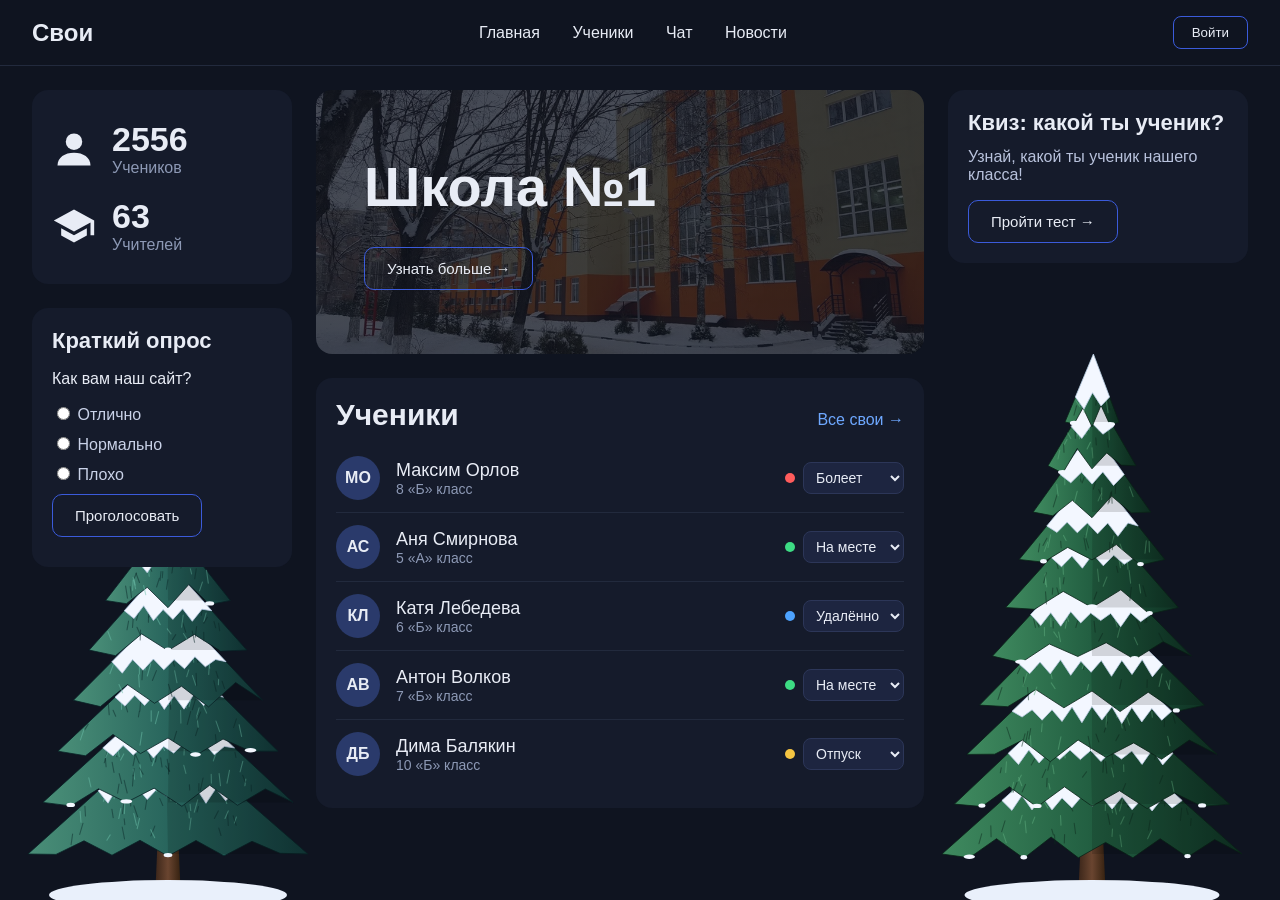
==== index.html @ 612f5b2a "Add files via upload" ====
<!DOCTYPE html>
<html lang="ru">
<head>
  <meta charset="UTF-8">
  <meta name="viewport" content="width=device-width, initial-scale=1">
  <title>Школа №1</title>
  <style>
    body { margin: 0; background: #0f1420; color: #e8ecf5; font-family: Arial, sans-serif; }
    header { display: flex; align-items: center; justify-content: space-between;
             padding: 16px 32px; border-bottom: 1px solid #222a3d; }
    header, .layout { position: relative; z-index: 1; }
    .logo { font-size: 24px; font-weight: bold; }
    nav a { color: #e8ecf5; text-decoration: none; margin: 0 14px; }
    nav a:hover { color: #6ea8ff; }
    .login { border: 1px solid #3b5bdb; background: transparent; color: #e8ecf5;
             padding: 8px 18px; border-radius: 8px; cursor: pointer; }

    .layout { display: grid; grid-template-columns: 260px 1fr 300px; gap: 24px;
              margin: 24px 32px; align-items: start; }
    .card { background: #151b2b; border-radius: 16px; padding: 20px; }
    .card + .card { margin-top: 24px; }

    .stat { display: flex; align-items: center; gap: 16px; padding: 10px 0; }
    .stat b { font-size: 34px; display: block; }
    .stat span { color: #8d99b5; }
    .icon { width: 44px; height: 44px; fill: #e8ecf5; flex-shrink: 0; }
    .card h3 { margin: 0 0 12px; font-size: 22px; }
    .card label { display: block; margin: 10px 0; color: #c9d2e8; }
    .btn { display: inline-block; border: 1px solid #3b5bdb; color: #e8ecf5; background: transparent;
           text-decoration: none; padding: 12px 22px; border-radius: 10px; cursor: pointer; font-size: 15px; }
    .btn:hover { background: #3b5bdb; }
    #poll-result { margin-top: 10px; color: #3ddc84; }

    .hero { position: relative; overflow: hidden; padding: 64px 48px; border-radius: 16px;
            background: linear-gradient(rgba(15,20,32,0.75), rgba(15,20,32,0.75)),
                        url("school.png") center/cover #1b2a52; margin-bottom: 24px; }
    .hero h1 { font-size: 56px; margin: 0 0 28px; }

    .section-head { display: flex; justify-content: space-between; align-items: baseline; }
    .section-head h2 { font-size: 30px; margin: 0; }
    .section-head a { color: #6ea8ff; text-decoration: none; }
    .list { margin-top: 12px; max-height: 360px; overflow-y: auto; }
    .row { display: flex; align-items: center; padding: 12px 0; border-bottom: 1px solid #222a3d; }
    .row:last-child { border-bottom: none; }
    .avatar { position: relative; overflow: hidden; width: 44px; height: 44px; border-radius: 50%;
              background: #2a3a6b; display: flex; align-items: center; justify-content: center;
              font-weight: bold; margin-right: 16px; flex-shrink: 0; }
    .avatar img { position: absolute; inset: 0; width: 100%; height: 100%; object-fit: cover; }
    .info { flex: 1; }
    .name { font-size: 18px; }
    .class { font-size: 14px; color: #8d99b5; }
    .status { display: flex; align-items: center; gap: 8px; }
    .status select { background: #1d2540; color: #e8ecf5; border: 1px solid #2c3658;
                     border-radius: 8px; padding: 6px 8px; font-size: 14px; cursor: pointer; }
    .dot { width: 10px; height: 10px; border-radius: 50%; }
    .green { background: #3ddc84; }
    .blue { background: #4da3ff; }
    .red { background: #ff5c5c; }
    .yellow { background: #f5c542; }

    .quiz p { color: #b8c2dc; margin: 0 0 16px; }

    /* ===== ЁЛКИ И СНЕГ ===== */
    .tree { position: fixed; bottom: 0; z-index: 0; pointer-events: none; }
    .tree svg { width: 100%; height: 100%; transform-origin: 50% 100%;
                animation: treesway 10s ease-in-out infinite alternate; }
    @keyframes treesway { from { transform: rotate(-0.5deg); } to { transform: rotate(0.5deg); } }

    .flake { position: fixed; z-index: 0; pointer-events: none; background: #fff; border-radius: 50%;
             opacity: 0; box-shadow: 0 0 4px rgba(255,255,255,0.8);
             animation: snowfall linear forwards; }
    @keyframes snowfall {
      0%   { transform: translate(0, 0); opacity: 0; }
      10%  { opacity: 0.9; }
      33%  { transform: translate(calc(var(--drift) * 0.3 + 18px), calc(var(--fall) * 0.33)); }
      66%  { transform: translate(calc(var(--drift) * 0.7 - 18px), calc(var(--fall) * 0.66)); }
      95%  { opacity: 0.9; }
      100% { transform: translate(var(--drift), var(--fall)); opacity: 0; }
    }
  </style>
</head>
<body>

  <header>
    <div class="logo">Свои</div>
    <nav>
      <a href="#">Главная</a>
      <a href="#">Ученики</a>
      <a href="#">Чат</a>
      <a href="#">Новости</a>
    </nav>
    <button class="login">Войти</button>
  </header>

  <div class="layout">

    <div>
      <div class="card">
        <div class="stat">
          <svg class="icon" viewBox="0 0 24 24"><circle cx="12" cy="8" r="4.5"/><path d="M3 21c0-4.5 4-7 9-7s9 2.5 9 7z"/></svg>
          <div><b id="count-students">0</b><span>Учеников</span></div>
        </div>
        <div class="stat">
          <svg class="icon" viewBox="0 0 24 24"><path d="M5 13.18v4L12 21l7-3.82v-4L12 17l-7-3.82zM12 3L1 9l11 6 9-4.91V17h2V9L12 3z"/></svg>
          <div><b id="count-teachers">0</b><span>Учителей</span></div>
        </div>
      </div>
      <div class="card">
        <h3>Краткий опрос</h3>
        <p>Как вам наш сайт?</p>
        <label><input type="radio" name="poll"> Отлично</label>
        <label><input type="radio" name="poll"> Нормально</label>
        <label><input type="radio" name="poll"> Плохо</label>
        <button class="btn" id="vote">Проголосовать</button>
        <div id="poll-result"></div>
      </div>
    </div>

    <div>
      <section class="hero">
        <h1>Школа №1</h1>
        <a class="btn" href="#">Узнать больше →</a>
      </section>

      <div class="card">
        <div class="section-head">
          <h2>Ученики</h2>
          <a href="#">Все свои →</a>
        </div>
        <div class="list" id="list"></div>
      </div>
    </div>

    <div>
      <div class="card quiz">
        <h3>Квиз: какой ты ученик?</h3>
        <p>Узнай, какой ты ученик нашего класса!</p>
        <a class="btn" href="#">Пройти тест →</a>
      </div>
    </div>

  </div>

  <script src="script.js"></script>
  <script src="trees.js"></script>
</body>
</html>
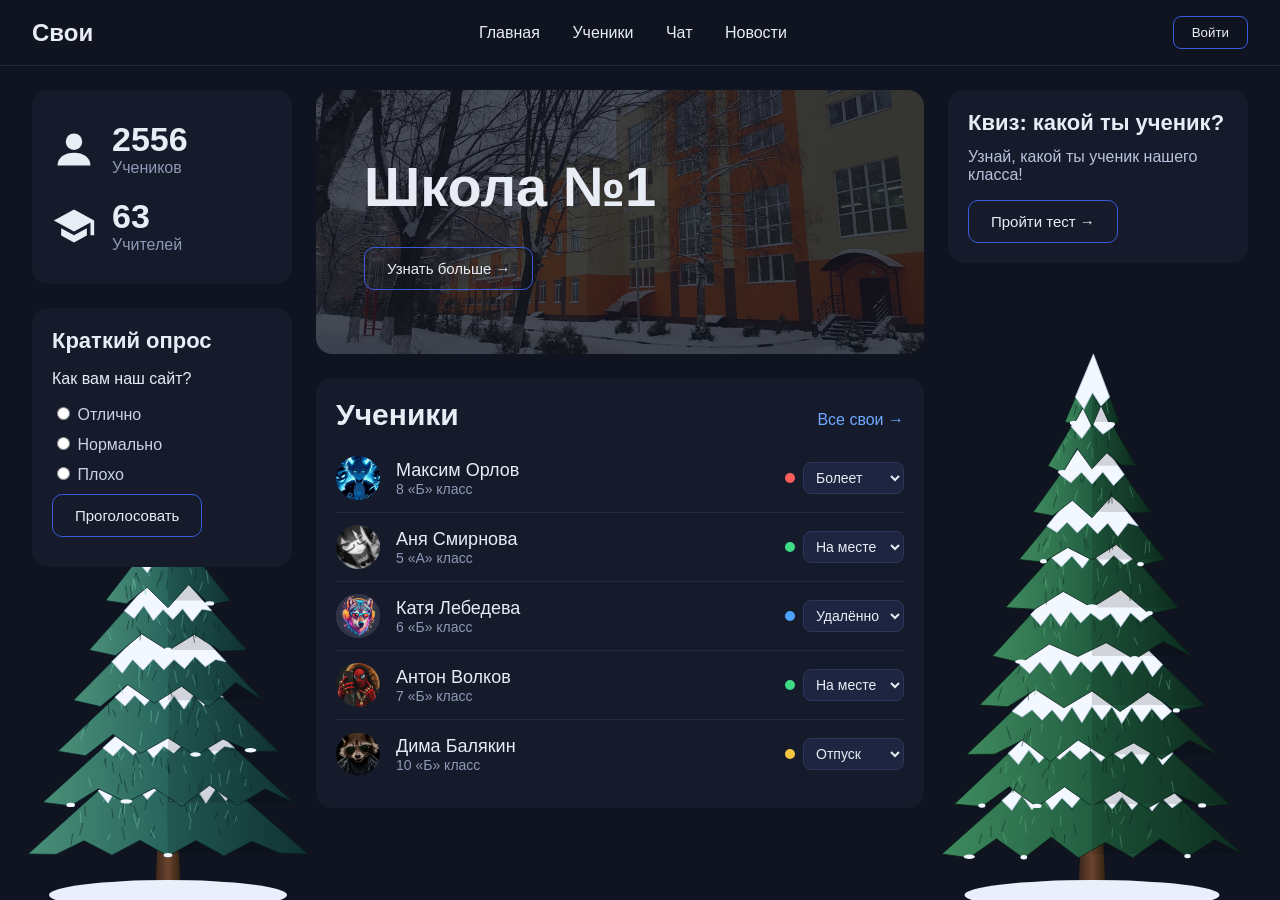
==== commit a9813f22: "Add files via upload" ====
--- a/index.html
+++ b/index.html
@@ -77,6 +77,20 @@
       95%  { opacity: 0.9; }
       100% { transform: translate(var(--drift), var(--fall)); opacity: 0; }
     }
+
+    /* ===== ТЕЛЕФОНЫ И ПЛАНШЕТЫ ===== */
+    @media (max-width: 900px) {
+      header { flex-direction: column; gap: 12px; padding: 12px 16px; }
+      nav { display: flex; flex-wrap: wrap; justify-content: center; gap: 6px 0; }
+      .layout { grid-template-columns: 1fr; margin: 16px; gap: 16px; }
+      .layout > div:nth-child(2) { order: -1; }  /* баннер и список учеников сверху */
+      .card + .card { margin-top: 16px; }
+      .hero { padding: 36px 20px; }
+      .hero h1 { font-size: 36px; margin-bottom: 20px; }
+      .section-head h2 { font-size: 24px; }
+      .name { font-size: 16px; }
+      .tree, .flake { display: none; }  /* ёлки и снег только на компьютере */
+    }
   </style>
 </head>
 <body>
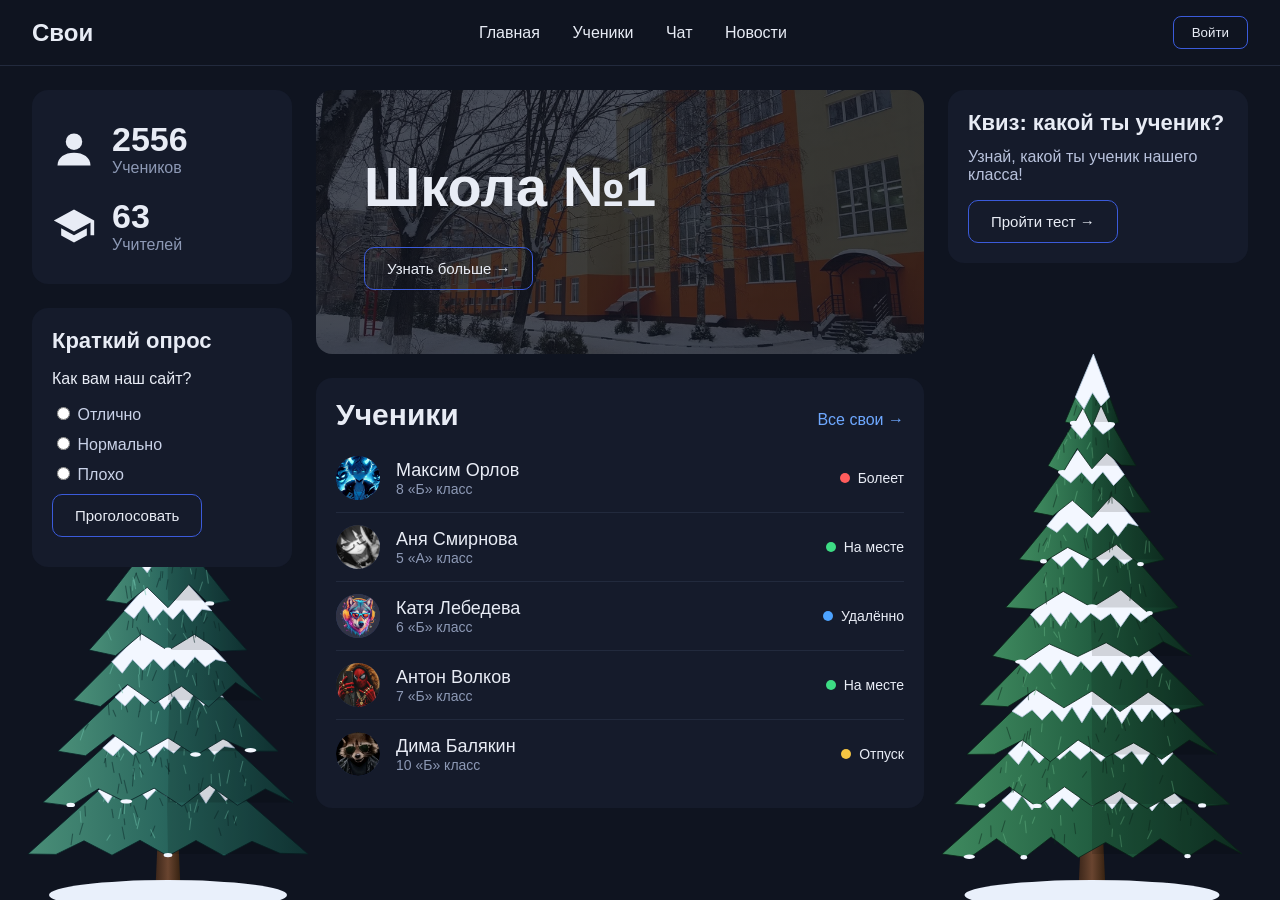
==== commit b8529fda: "Add files via upload" ====
--- a/index.html
+++ b/index.html
@@ -57,6 +57,7 @@
     .blue { background: #4da3ff; }
     .red { background: #ff5c5c; }
     .yellow { background: #f5c542; }
+        .status-text { font-size: 14px; color: #e8ecf5; }
 
     .quiz p { color: #b8c2dc; margin: 0 0 16px; }
 
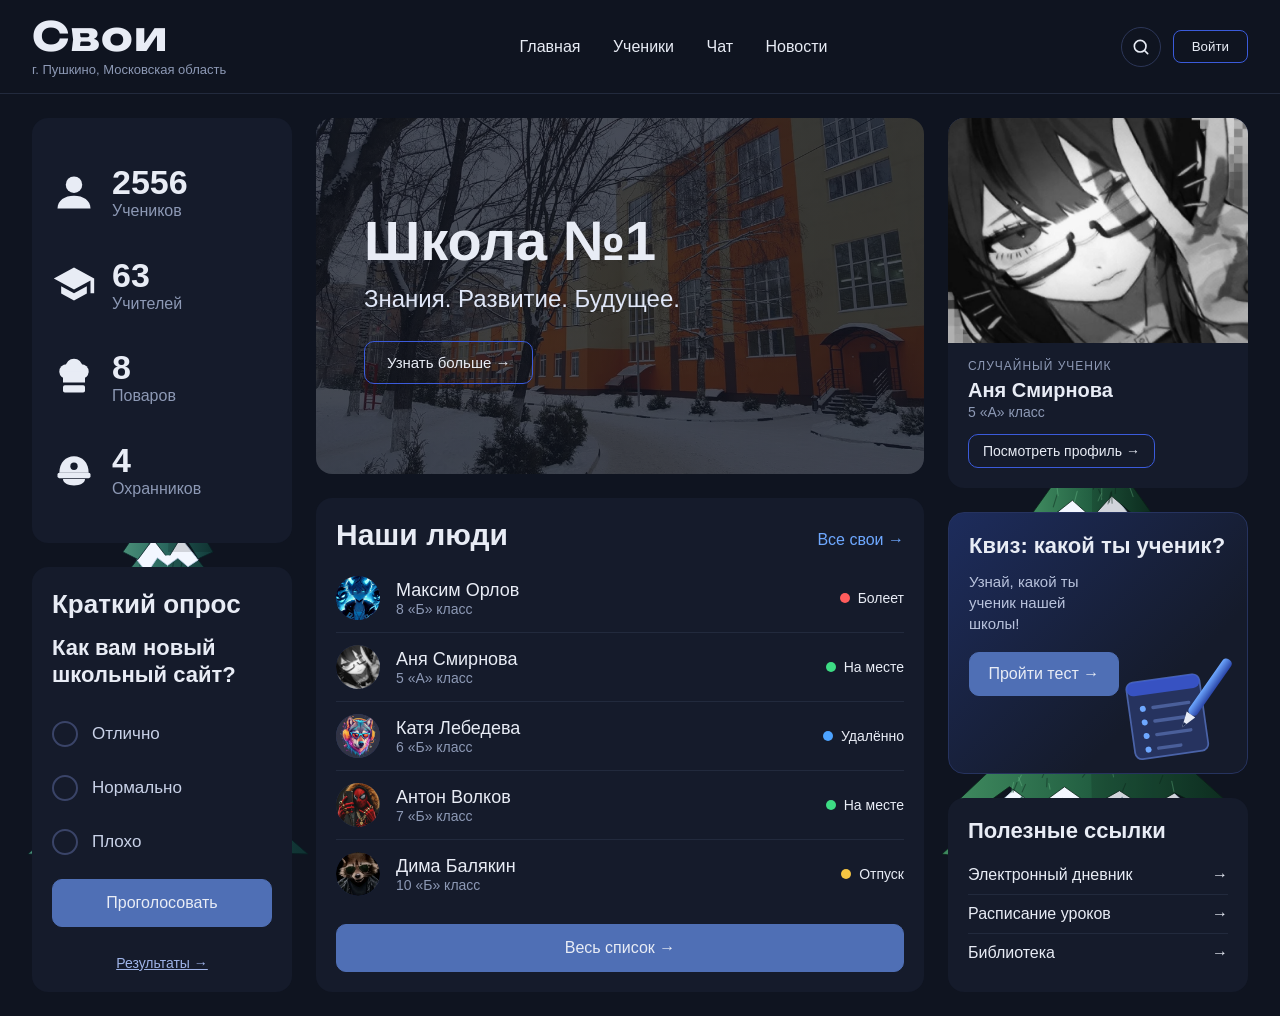
==== commit bfd8a23c: "Add files via upload" ====
--- a/index.html
+++ b/index.html
@@ -4,158 +4,160 @@
   <meta charset="UTF-8">
   <meta name="viewport" content="width=device-width, initial-scale=1">
   <title>Школа №1</title>
-  <style>
-    body { margin: 0; background: #0f1420; color: #e8ecf5; font-family: Arial, sans-serif; }
-    header { display: flex; align-items: center; justify-content: space-between;
-             padding: 16px 32px; border-bottom: 1px solid #222a3d; }
-    header, .layout { position: relative; z-index: 1; }
-    .logo { font-size: 24px; font-weight: bold; }
-    nav a { color: #e8ecf5; text-decoration: none; margin: 0 14px; }
-    nav a:hover { color: #6ea8ff; }
-    .login { border: 1px solid #3b5bdb; background: transparent; color: #e8ecf5;
-             padding: 8px 18px; border-radius: 8px; cursor: pointer; }
 
-    .layout { display: grid; grid-template-columns: 260px 1fr 300px; gap: 24px;
-              margin: 24px 32px; align-items: start; }
-    .card { background: #151b2b; border-radius: 16px; padding: 20px; }
-    .card + .card { margin-top: 24px; }
+  <!-- шрифт для надписи «Свои» -->
+  <link rel="preconnect" href="https://fonts.googleapis.com">
+  <link rel="preconnect" href="https://fonts.gstatic.com" crossorigin>
+  <link href="https://fonts.googleapis.com/css2?family=Unbounded:wght@700&display=swap" rel="stylesheet">
 
-    .stat { display: flex; align-items: center; gap: 16px; padding: 10px 0; }
-    .stat b { font-size: 34px; display: block; }
-    .stat span { color: #8d99b5; }
-    .icon { width: 44px; height: 44px; fill: #e8ecf5; flex-shrink: 0; }
-    .card h3 { margin: 0 0 12px; font-size: 22px; }
-    .card label { display: block; margin: 10px 0; color: #c9d2e8; }
-    .btn { display: inline-block; border: 1px solid #3b5bdb; color: #e8ecf5; background: transparent;
-           text-decoration: none; padding: 12px 22px; border-radius: 10px; cursor: pointer; font-size: 15px; }
-    .btn:hover { background: #3b5bdb; }
-    #poll-result { margin-top: 10px; color: #3ddc84; }
-
-    .hero { position: relative; overflow: hidden; padding: 64px 48px; border-radius: 16px;
-            background: linear-gradient(rgba(15,20,32,0.75), rgba(15,20,32,0.75)),
-                        url("school.png") center/cover #1b2a52; margin-bottom: 24px; }
-    .hero h1 { font-size: 56px; margin: 0 0 28px; }
-
-    .section-head { display: flex; justify-content: space-between; align-items: baseline; }
-    .section-head h2 { font-size: 30px; margin: 0; }
-    .section-head a { color: #6ea8ff; text-decoration: none; }
-    .list { margin-top: 12px; max-height: 360px; overflow-y: auto; }
-    .row { display: flex; align-items: center; padding: 12px 0; border-bottom: 1px solid #222a3d; }
-    .row:last-child { border-bottom: none; }
-    .avatar { position: relative; overflow: hidden; width: 44px; height: 44px; border-radius: 50%;
-              background: #2a3a6b; display: flex; align-items: center; justify-content: center;
-              font-weight: bold; margin-right: 16px; flex-shrink: 0; }
-    .avatar img { position: absolute; inset: 0; width: 100%; height: 100%; object-fit: cover; }
-    .info { flex: 1; }
-    .name { font-size: 18px; }
-    .class { font-size: 14px; color: #8d99b5; }
-    .status { display: flex; align-items: center; gap: 8px; }
-    .status select { background: #1d2540; color: #e8ecf5; border: 1px solid #2c3658;
-                     border-radius: 8px; padding: 6px 8px; font-size: 14px; cursor: pointer; }
-    .dot { width: 10px; height: 10px; border-radius: 50%; }
-    .green { background: #3ddc84; }
-    .blue { background: #4da3ff; }
-    .red { background: #ff5c5c; }
-    .yellow { background: #f5c542; }
-        .status-text { font-size: 14px; color: #e8ecf5; }
-
-    .quiz p { color: #b8c2dc; margin: 0 0 16px; }
-
-    /* ===== ЁЛКИ И СНЕГ ===== */
-    .tree { position: fixed; bottom: 0; z-index: 0; pointer-events: none; }
-    .tree svg { width: 100%; height: 100%; transform-origin: 50% 100%;
-                animation: treesway 10s ease-in-out infinite alternate; }
-    @keyframes treesway { from { transform: rotate(-0.5deg); } to { transform: rotate(0.5deg); } }
-
-    .flake { position: fixed; z-index: 0; pointer-events: none; background: #fff; border-radius: 50%;
-             opacity: 0; box-shadow: 0 0 4px rgba(255,255,255,0.8);
-             animation: snowfall linear forwards; }
-    @keyframes snowfall {
-      0%   { transform: translate(0, 0); opacity: 0; }
-      10%  { opacity: 0.9; }
-      33%  { transform: translate(calc(var(--drift) * 0.3 + 18px), calc(var(--fall) * 0.33)); }
-      66%  { transform: translate(calc(var(--drift) * 0.7 - 18px), calc(var(--fall) * 0.66)); }
-      95%  { opacity: 0.9; }
-      100% { transform: translate(var(--drift), var(--fall)); opacity: 0; }
-    }
-
-    /* ===== ТЕЛЕФОНЫ И ПЛАНШЕТЫ ===== */
-    @media (max-width: 900px) {
-      header { flex-direction: column; gap: 12px; padding: 12px 16px; }
-      nav { display: flex; flex-wrap: wrap; justify-content: center; gap: 6px 0; }
-      .layout { grid-template-columns: 1fr; margin: 16px; gap: 16px; }
-      .layout > div:nth-child(2) { order: -1; }  /* баннер и список учеников сверху */
-      .card + .card { margin-top: 16px; }
-      .hero { padding: 36px 20px; }
-      .hero h1 { font-size: 36px; margin-bottom: 20px; }
-      .section-head h2 { font-size: 24px; }
-      .name { font-size: 16px; }
-      .tree, .flake { display: none; }  /* ёлки и снег только на компьютере */
-    }
-  </style>
+  <!-- все стили сайта -->
+  <link rel="stylesheet" href="style.css">
 </head>
 <body>
 
   <header>
-    <div class="logo">Свои</div>
+    <div class="brand">
+      <div class="logo">Свои</div>
+      <div class="logo-sub">г. Пушкино, Московская область</div>
+    </div>
     <nav>
       <a href="#">Главная</a>
       <a href="#">Ученики</a>
       <a href="#">Чат</a>
       <a href="#">Новости</a>
     </nav>
-    <button class="login">Войти</button>
+    <div class="header-right">
+      <button class="search-btn" id="search-btn" aria-label="Поиск">
+        <svg viewBox="0 0 24 24"><circle cx="11" cy="11" r="7"/><path d="M20 20l-3.5-3.5"/></svg>
+      </button>
+      <button class="login">Войти</button>
+    </div>
+
+    <!-- панель поиска (открывается по клику на лупу) -->
+    <div class="search-panel" id="search-panel">
+      <input id="search-input" type="text" placeholder="Поиск по людям..." autocomplete="off">
+      <div class="search-results" id="search-results"></div>
+    </div>
   </header>
 
   <div class="layout">
 
-    <div>
-      <div class="card">
+    <!-- ЛЕВАЯ КОЛОНКА -->
+    <div class="col-left">
+      <div class="card stats">
+        <!-- ученики -->
         <div class="stat">
           <svg class="icon" viewBox="0 0 24 24"><circle cx="12" cy="8" r="4.5"/><path d="M3 21c0-4.5 4-7 9-7s9 2.5 9 7z"/></svg>
           <div><b id="count-students">0</b><span>Учеников</span></div>
         </div>
+        <!-- учителя -->
         <div class="stat">
           <svg class="icon" viewBox="0 0 24 24"><path d="M5 13.18v4L12 21l7-3.82v-4L12 17l-7-3.82zM12 3L1 9l11 6 9-4.91V17h2V9L12 3z"/></svg>
           <div><b id="count-teachers">0</b><span>Учителей</span></div>
         </div>
+        <!-- повара (колпак повара) -->
+        <div class="stat">
+          <svg class="icon" viewBox="0 0 24 24">
+            <circle cx="8" cy="9" r="4"/><circle cx="16" cy="9" r="4"/><circle cx="12" cy="6.5" r="4.5"/>
+            <rect x="6" y="9" width="12" height="6"/><rect x="6" y="16.5" width="12" height="4" rx="1"/>
+          </svg>
+          <div><b id="count-cooks">0</b><span>Поваров</span></div>
+        </div>
+        <!-- охранники (полицейская фуражка) -->
+        <div class="stat">
+          <svg class="icon" viewBox="0 0 24 24">
+            <path d="M4 14C4 8.5 7.5 5 12 5C16.5 5 20 8.5 20 14Z"/>
+            <rect x="3" y="14" width="18" height="3" rx="1"/>
+            <path d="M6 17.5h12c0 2.2-2.7 3.5-6 3.5s-6-1.3-6-3.5z"/>
+            <circle cx="12" cy="10.5" r="2" fill="#151b2b"/>
+          </svg>
+          <div><b id="count-guards">0</b><span>Охранников</span></div>
+        </div>
       </div>
-      <div class="card">
+
+      <div class="card poll">
         <h3>Краткий опрос</h3>
-        <p>Как вам наш сайт?</p>
+        <p class="q">Как вам новый школьный сайт?</p>
         <label><input type="radio" name="poll"> Отлично</label>
         <label><input type="radio" name="poll"> Нормально</label>
         <label><input type="radio" name="poll"> Плохо</label>
-        <button class="btn" id="vote">Проголосовать</button>
+        <button class="btn primary" id="vote">Проголосовать</button>
         <div id="poll-result"></div>
+        <a class="poll-link" href="#">Результаты →</a>
       </div>
     </div>
 
-    <div>
+    <!-- ЦЕНТРАЛЬНАЯ КОЛОНКА -->
+    <div class="col-center">
       <section class="hero">
         <h1>Школа №1</h1>
+        <p class="hero-sub">Знания. Развитие. Будущее.</p>
         <a class="btn" href="#">Узнать больше →</a>
       </section>
 
       <div class="card">
         <div class="section-head">
-          <h2>Ученики</h2>
+          <h2>Наши люди</h2>
           <a href="#">Все свои →</a>
         </div>
         <div class="list" id="list"></div>
+        <a class="btn primary list-btn" href="#">Весь список →</a>
       </div>
     </div>
 
-    <div>
+    <!-- ПРАВАЯ КОЛОНКА -->
+    <div class="col-right">
+      <div class="card random">
+        <div class="random-photo"><img id="rnd-photo" alt="" onerror="this.remove()"></div>
+        <div class="random-body">
+          <div class="random-label">Случайный ученик</div>
+          <div class="random-name" id="rnd-name"></div>
+          <div class="random-info" id="rnd-info"></div>
+          <a class="btn small" href="#">Посмотреть профиль →</a>
+        </div>
+      </div>
+
       <div class="card quiz">
         <h3>Квиз: какой ты ученик?</h3>
-        <p>Узнай, какой ты ученик нашего класса!</p>
-        <a class="btn" href="#">Пройти тест →</a>
+        <p>Узнай, какой ты ученик нашей школы!</p>
+        <a class="btn primary" href="#">Пройти тест →</a>
+
+        <!-- рисунок: блокнот и ручка -->
+        <svg class="quiz-art" viewBox="0 0 140 130" xmlns="http://www.w3.org/2000/svg">
+          <defs>
+            <linearGradient id="penG" x1="0" x2="1">
+              <stop offset="0" stop-color="#6ea8ff"/>
+              <stop offset="1" stop-color="#2a45a8"/>
+            </linearGradient>
+          </defs>
+          <g transform="rotate(-8 60 80)">
+            <rect x="14" y="30" width="86" height="90" rx="8" fill="#26335f" stroke="#4a63a8" stroke-width="2"/>
+            <rect x="14" y="30" width="86" height="16" rx="8" fill="#3b5bdb" opacity="0.8"/>
+            <circle cx="30" cy="62" r="3.5" fill="#6ea8ff"/><rect x="40" y="60" width="46" height="4" rx="2" fill="#4a5f9a"/>
+            <circle cx="30" cy="78" r="3.5" fill="#6ea8ff"/><rect x="40" y="76" width="38" height="4" rx="2" fill="#4a5f9a"/>
+            <circle cx="30" cy="94" r="3.5" fill="#6ea8ff"/><rect x="40" y="92" width="44" height="4" rx="2" fill="#4a5f9a"/>
+            <circle cx="30" cy="110" r="3.5" fill="#6ea8ff"/><rect x="40" y="108" width="30" height="4" rx="2" fill="#4a5f9a"/>
+          </g>
+          <g transform="rotate(35 100 50)">
+            <rect x="94" y="0" width="12" height="78" rx="5" fill="url(#penG)"/>
+            <polygon points="94,78 106,78 100,96" fill="#e8ecf5"/>
+            <polygon points="98,90 102,90 100,96" fill="#1b2a52"/>
+          </g>
+        </svg>
+      </div>
+
+      <div class="card links">
+        <h3>Полезные ссылки</h3>
+        <a href="#"><span>Электронный дневник</span><span>→</span></a>
+        <a href="#"><span>Расписание уроков</span><span>→</span></a>
+        <a href="#"><span>Библиотека</span><span>→</span></a>
       </div>
     </div>
 
   </div>
 
+  <!-- порядок важен: сначала данные, потом логика -->
+  <script src="data.js"></script>
   <script src="script.js"></script>
   <script src="trees.js"></script>
 </body>
--- a/style.css
+++ b/style.css
@@ -0,0 +1,170 @@
+body { margin: 0; background: #0f1420; color: #e8ecf5; font-family: Arial, sans-serif; }
+header { display: flex; align-items: center; justify-content: space-between;
+         padding: 16px 32px; border-bottom: 1px solid #222a3d;
+         position: relative; z-index: 5; }              /* шапка выше остального, чтобы поиск был сверху */
+.layout { position: relative; z-index: 1; }
+
+/* ===== ЛОГОТИП И ПОДПИСЬ ===== */
+.brand { display: flex; flex-direction: column; }
+.logo { font-family: 'Unbounded', Arial, sans-serif; font-size: 40px; font-weight: 700;
+        line-height: 1; letter-spacing: 1px; }
+.logo-sub { margin-top: 6px; font-size: 13px; color: #8d99b5; }
+
+nav a { color: #e8ecf5; text-decoration: none; margin: 0 14px; }
+nav a:hover { color: #6ea8ff; }
+.header-right { display: flex; align-items: center; gap: 12px; }
+.login { border: 1px solid #3b5bdb; background: transparent; color: #e8ecf5;
+         padding: 8px 18px; border-radius: 8px; cursor: pointer; }
+
+/* ===== ПОИСК ===== */
+.search-btn { width: 40px; height: 40px; border-radius: 50%; border: 1px solid #2c3658;
+              background: transparent; cursor: pointer; display: flex;
+              align-items: center; justify-content: center; }
+.search-btn:hover { border-color: #3b5bdb; }
+.search-btn svg { width: 20px; height: 20px; fill: none; stroke: #e8ecf5;
+                  stroke-width: 2; stroke-linecap: round; }
+.search-panel { display: none; position: absolute; top: calc(100% + 8px); right: 32px; width: 380px;
+                box-sizing: border-box; background: #151b2b; border: 1px solid #26335f;
+                border-radius: 16px; padding: 16px; box-shadow: 0 12px 40px rgba(0,0,0,0.5); }
+.search-panel.open { display: block; }
+.search-panel input { width: 100%; box-sizing: border-box; background: #0f1420; color: #e8ecf5;
+                      border: 1px solid #2c3658; border-radius: 10px; padding: 12px 14px;
+                      font-size: 16px; outline: none; }
+.search-panel input:focus { border-color: #3b5bdb; }
+.search-results { margin-top: 8px; max-height: 320px; overflow-y: auto; }
+.search-results .name { font-size: 16px; }
+.search-empty { color: #8d99b5; padding: 14px 4px; font-size: 14px; }
+
+/* ===== КОЛОНКИ (все одной высоты, пустых пробелов нет) ===== */
+.layout { display: grid; grid-template-columns: 260px 1fr 300px; gap: 24px;
+          margin: 24px 32px; align-items: stretch; }
+.layout > div { display: flex; flex-direction: column; }
+.col-center > .hero { flex: 1; }                       /* баннер сам растягивается */
+.col-left > .card { flex: 1; display: flex; flex-direction: column; justify-content: center; }
+.col-left > .stats { justify-content: space-evenly; }  /* строки счётчиков равномерно по высоте */
+.col-right > .links { flex: 1; display: flex; flex-direction: column; }
+
+.card { background: #151b2b; border-radius: 16px; padding: 20px; }
+.card + .card { margin-top: 24px; }
+
+.stat { display: flex; align-items: center; gap: 16px; padding: 10px 0; }
+.stat b { font-size: 34px; display: block; }
+.stat span { color: #8d99b5; }
+.icon { width: 44px; height: 44px; fill: #e8ecf5; flex-shrink: 0; }
+.card h3 { margin: 0 0 12px; font-size: 22px; }
+.card label { display: block; margin: 10px 0; color: #c9d2e8; }
+.btn { display: inline-block; border: 1px solid #3b5bdb; color: #e8ecf5; background: transparent;
+       text-decoration: none; padding: 12px 22px; border-radius: 10px; cursor: pointer; font-size: 15px; }
+.btn:hover { background: #3b5bdb; }
+.btn.small { padding: 8px 14px; font-size: 14px; }
+.btn.primary { background: #4f6fb5; border-color: #4f6fb5; width: 100%; box-sizing: border-box;
+               text-align: center; padding: 14px 22px; font-size: 16px; }
+.btn.primary:hover { background: #6384cf; border-color: #6384cf; }
+
+/* ===== КРАТКИЙ ОПРОС ===== */
+.poll h3 { font-size: 26px; margin: 0 0 14px; }
+.poll .q { font-size: 22px; font-weight: 600; line-height: 1.25; margin: 0 0 18px; }
+.poll label { display: flex; align-items: center; margin: 14px 0; font-size: 17px;
+              color: #c9d2e8; cursor: pointer; }
+.poll input[type=radio] { appearance: none; -webkit-appearance: none; width: 26px; height: 26px;
+                          margin: 0 14px 0 0; border: 2px solid #3a4468; border-radius: 50%;
+                          background: transparent; cursor: pointer; flex-shrink: 0; }
+.poll input[type=radio]:checked { border-color: #6b8cff;
+                                  background: radial-gradient(circle, #6b8cff 0 40%, transparent 45%); }
+.poll .btn.primary { margin-top: 10px; }
+#poll-result { margin-top: 12px; color: #3ddc84; text-align: center; }
+.poll-link { display: block; text-align: center; margin-top: 16px; color: #9fb4e8; font-size: 14px; }
+
+/* ===== БАННЕР ===== */
+.hero { position: relative; overflow: hidden; padding: 64px 48px; border-radius: 16px;
+        background: linear-gradient(rgba(15,20,32,0.75), rgba(15,20,32,0.75)),
+                    url("school.png") center/cover #1b2a52; margin-bottom: 24px;
+        display: flex; flex-direction: column; justify-content: center; align-items: flex-start; }
+.hero h1 { font-size: 56px; margin: 0 0 12px; }
+.hero-sub { font-size: 24px; color: #dfe6f7; margin: 0 0 28px; }
+
+/* ===== СПИСОК «НАШИ ЛЮДИ» ===== */
+.section-head { display: flex; justify-content: space-between; align-items: baseline; }
+.section-head h2 { font-size: 30px; margin: 0; }
+.section-head a { color: #6ea8ff; text-decoration: none; }
+.list { margin-top: 12px; max-height: 360px; overflow-y: auto; }
+.list-btn { margin-top: 16px; }
+.row { display: flex; align-items: center; padding: 12px 0; border-bottom: 1px solid #222a3d; }
+.row:last-child { border-bottom: none; }
+.avatar { position: relative; overflow: hidden; width: 44px; height: 44px; border-radius: 50%;
+          background: #2a3a6b; display: flex; align-items: center; justify-content: center;
+          font-weight: bold; margin-right: 16px; flex-shrink: 0; }
+.avatar img { position: absolute; inset: 0; width: 100%; height: 100%; object-fit: cover; }
+.info { flex: 1; }
+.name { font-size: 18px; }
+.class { font-size: 14px; color: #8d99b5; }
+.status { display: flex; align-items: center; gap: 8px; }
+.dot { width: 10px; height: 10px; border-radius: 50%; }
+.green { background: #3ddc84; }
+.blue { background: #4da3ff; }
+.red { background: #ff5c5c; }
+.yellow { background: #f5c542; }
+.status-text { font-size: 14px; color: #e8ecf5; }
+
+/* ===== СЛУЧАЙНЫЙ УЧЕНИК ===== */
+.random { padding: 0; overflow: hidden; }
+.random-photo { aspect-ratio: 4 / 3; background: #2a3a6b; }
+.random-photo img { width: 100%; height: 100%; object-fit: cover; object-position: center 20%; display: block; }
+.random-body { padding: 16px 20px 20px; }
+.random-label { font-size: 12px; color: #8d99b5; text-transform: uppercase; letter-spacing: 1px; margin-bottom: 6px; }
+.random-name { font-size: 20px; font-weight: bold; }
+.random-info { font-size: 14px; color: #8d99b5; margin: 2px 0 14px; }
+
+/* ===== КВИЗ ===== */
+.quiz { position: relative; overflow: hidden; min-height: 220px;
+        background: linear-gradient(135deg, #1d2c5c 0%, #151b2b 70%); border: 1px solid #26335f; }
+.quiz h3 { font-size: 22px; }
+.quiz p { color: #b8c2dc; margin: 0 0 18px; max-width: 55%; font-size: 15px; line-height: 1.4; }
+.quiz .btn { position: relative; z-index: 1; width: 58%; box-sizing: border-box;
+             text-align: center; padding: 12px 8px; }
+.quiz-art { position: absolute; right: 8px; bottom: 10px; width: 120px; height: auto;
+            pointer-events: none; }
+
+/* ===== ПОЛЕЗНЫЕ ССЫЛКИ ===== */
+.links a { flex: 1; display: flex; justify-content: space-between; align-items: center;
+           padding: 10px 0; color: #e8ecf5; text-decoration: none; border-bottom: 1px solid #222a3d; }
+.links a:last-child { border-bottom: none; }
+.links a:hover { color: #6ea8ff; }
+
+/* ===== ЁЛКИ И СНЕГ ===== */
+.tree { position: fixed; bottom: 0; z-index: 0; pointer-events: none; }
+.tree svg { width: 100%; height: 100%; transform-origin: 50% 100%;
+            animation: treesway 10s ease-in-out infinite alternate; }
+@keyframes treesway { from { transform: rotate(-0.5deg); } to { transform: rotate(0.5deg); } }
+
+.flake { position: fixed; z-index: 0; pointer-events: none; background: #fff; border-radius: 50%;
+         opacity: 0; box-shadow: 0 0 4px rgba(255,255,255,0.8);
+         animation: snowfall linear forwards; }
+@keyframes snowfall {
+  0%   { transform: translate(0, 0); opacity: 0; }
+  10%  { opacity: 0.9; }
+  33%  { transform: translate(calc(var(--drift) * 0.3 + 18px), calc(var(--fall) * 0.33)); }
+  66%  { transform: translate(calc(var(--drift) * 0.7 - 18px), calc(var(--fall) * 0.66)); }
+  95%  { opacity: 0.9; }
+  100% { transform: translate(var(--drift), var(--fall)); opacity: 0; }
+}
+
+/* ===== ТЕЛЕФОНЫ И ПЛАНШЕТЫ ===== */
+@media (max-width: 900px) {
+  header { flex-direction: column; gap: 12px; padding: 12px 16px; }
+  .brand { align-items: center; text-align: center; }
+  .logo { font-size: 32px; }
+  nav { display: flex; flex-wrap: wrap; justify-content: center; gap: 6px 0; }
+  .search-panel { left: 16px; right: 16px; width: auto; }
+  .layout { grid-template-columns: 1fr; margin: 16px; gap: 16px; }
+  .layout > div:nth-child(2) { order: -1; }  /* баннер и список людей сверху */
+  .card + .card { margin-top: 16px; }
+  .hero { padding: 36px 20px; }
+  .hero h1 { font-size: 36px; margin-bottom: 10px; }
+  .hero-sub { font-size: 18px; margin-bottom: 20px; }
+  .section-head h2 { font-size: 24px; }
+  .name { font-size: 16px; }
+  .random-photo { aspect-ratio: 16 / 9; }
+  .links a { padding: 14px 0; }
+  .tree, .flake { display: none; }  /* ёлки и снег только на компьютере */
+}
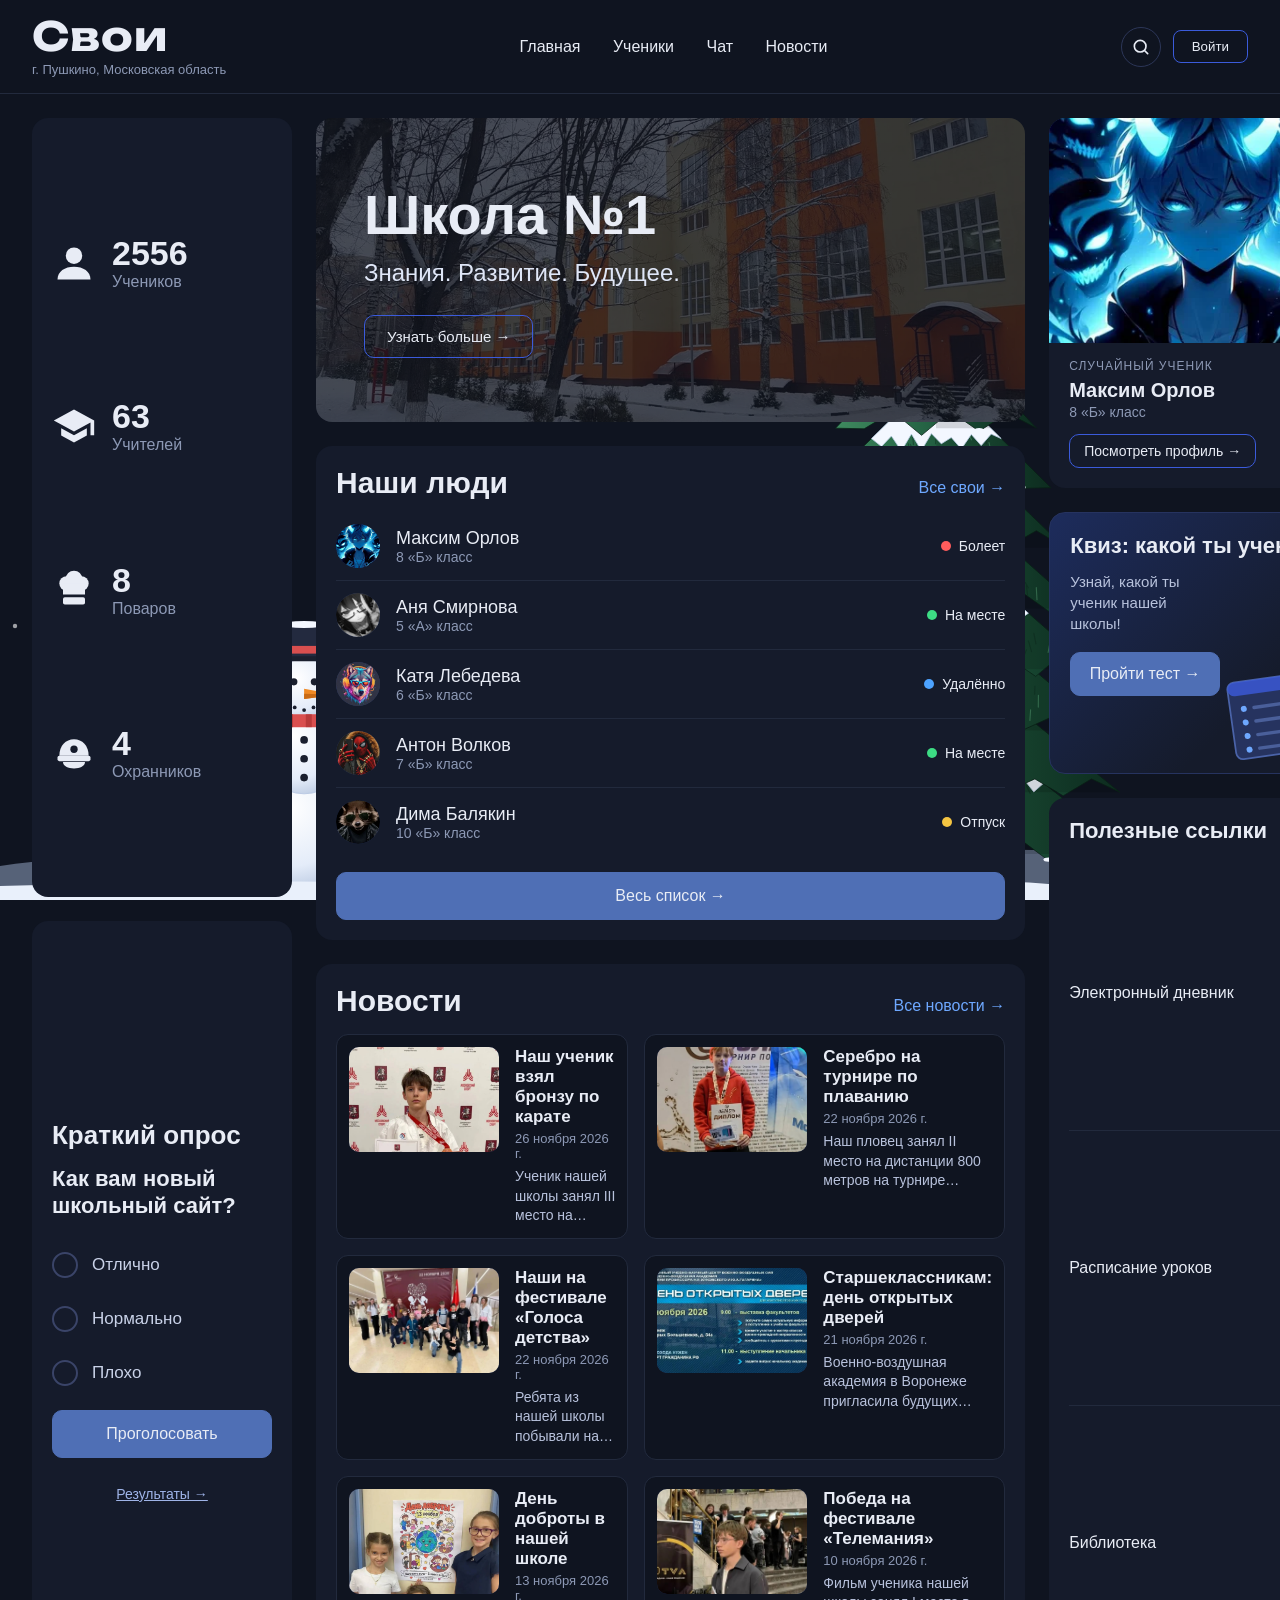
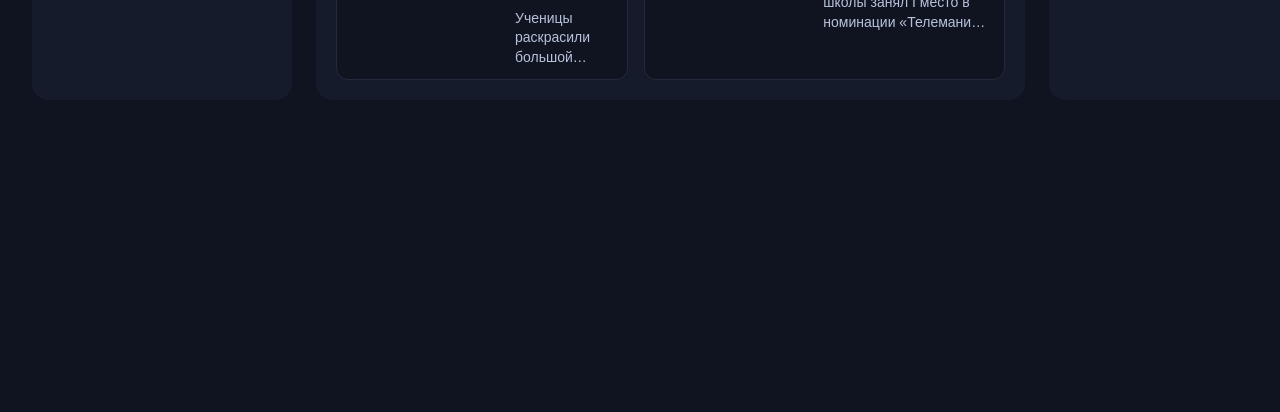
==== commit 4c1809f2: "Add files via upload" ====
--- a/index.html
+++ b/index.html
@@ -103,6 +103,14 @@
         <div class="list" id="list"></div>
         <a class="btn primary list-btn" href="#">Весь список →</a>
       </div>
+    
+      <div class="card news">
+        <div class="section-head">
+          <h2>Новости</h2>
+          <a href="#">Все новости →</a>
+        </div>
+        <div class="news-grid" id="news-list"></div>
+      </div>
     </div>
 
     <!-- ПРАВАЯ КОЛОНКА -->
@@ -159,6 +167,7 @@
   <!-- порядок важен: сначала данные, потом логика -->
   <script src="data.js"></script>
   <script src="script.js"></script>
+  <script src="news.js"></script>
   <script src="trees.js"></script>
 </body>
 </html>
--- a/style.css
+++ b/style.css
@@ -132,6 +132,8 @@
 .links a:hover { color: #6ea8ff; }
 
 /* ===== ЁЛКИ И СНЕГ ===== */
+.scene { position: fixed; left: 0; bottom: 0; width: 100%; z-index: 0; pointer-events: none; }
+.scene svg { display: block; width: 100%; height: 100%; }
 .tree { position: fixed; bottom: 0; z-index: 0; pointer-events: none; }
 .tree svg { width: 100%; height: 100%; transform-origin: 50% 100%;
             animation: treesway 10s ease-in-out infinite alternate; }
@@ -166,5 +168,24 @@
   .name { font-size: 16px; }
   .random-photo { aspect-ratio: 16 / 9; }
   .links a { padding: 14px 0; }
-  .tree, .flake { display: none; }  /* ёлки и снег только на компьютере */
+  .tree, .flake, .scene { display: none; }  /* ёлки, снег и сценка только на компьютере */
+}
+
+/* ===== НОВОСТИ ===== */
+.news-grid { display: grid; grid-template-columns: 1fr 1fr; gap: 16px; margin-top: 16px; }
+.news-item { display: flex; gap: 16px; padding: 12px; color: inherit; text-decoration: none;
+             background: #0f1420; border: 1px solid #222a3d; border-radius: 12px; }
+.news-item:hover { border-color: #3b5bdb; }
+.news-img { width: 150px; height: 105px; flex-shrink: 0; border-radius: 10px; overflow: hidden;
+            background: linear-gradient(135deg, #1d2c5c, #2a3a6b); }
+.news-img img { width: 100%; height: 100%; object-fit: cover; display: block; }
+.news-body { min-width: 0; }
+.news-title { font-size: 17px; font-weight: bold; margin-bottom: 4px; }
+.news-date { font-size: 13px; color: #8d99b5; margin-bottom: 6px; }
+.news-text { font-size: 14px; color: #b8c2dc; line-height: 1.4;
+             display: -webkit-box; -webkit-line-clamp: 3; -webkit-box-orient: vertical; overflow: hidden; }
+
+@media (max-width: 900px) {
+  .news-grid { grid-template-columns: 1fr; }
+  .news-img { width: 110px; height: 85px; }
 }
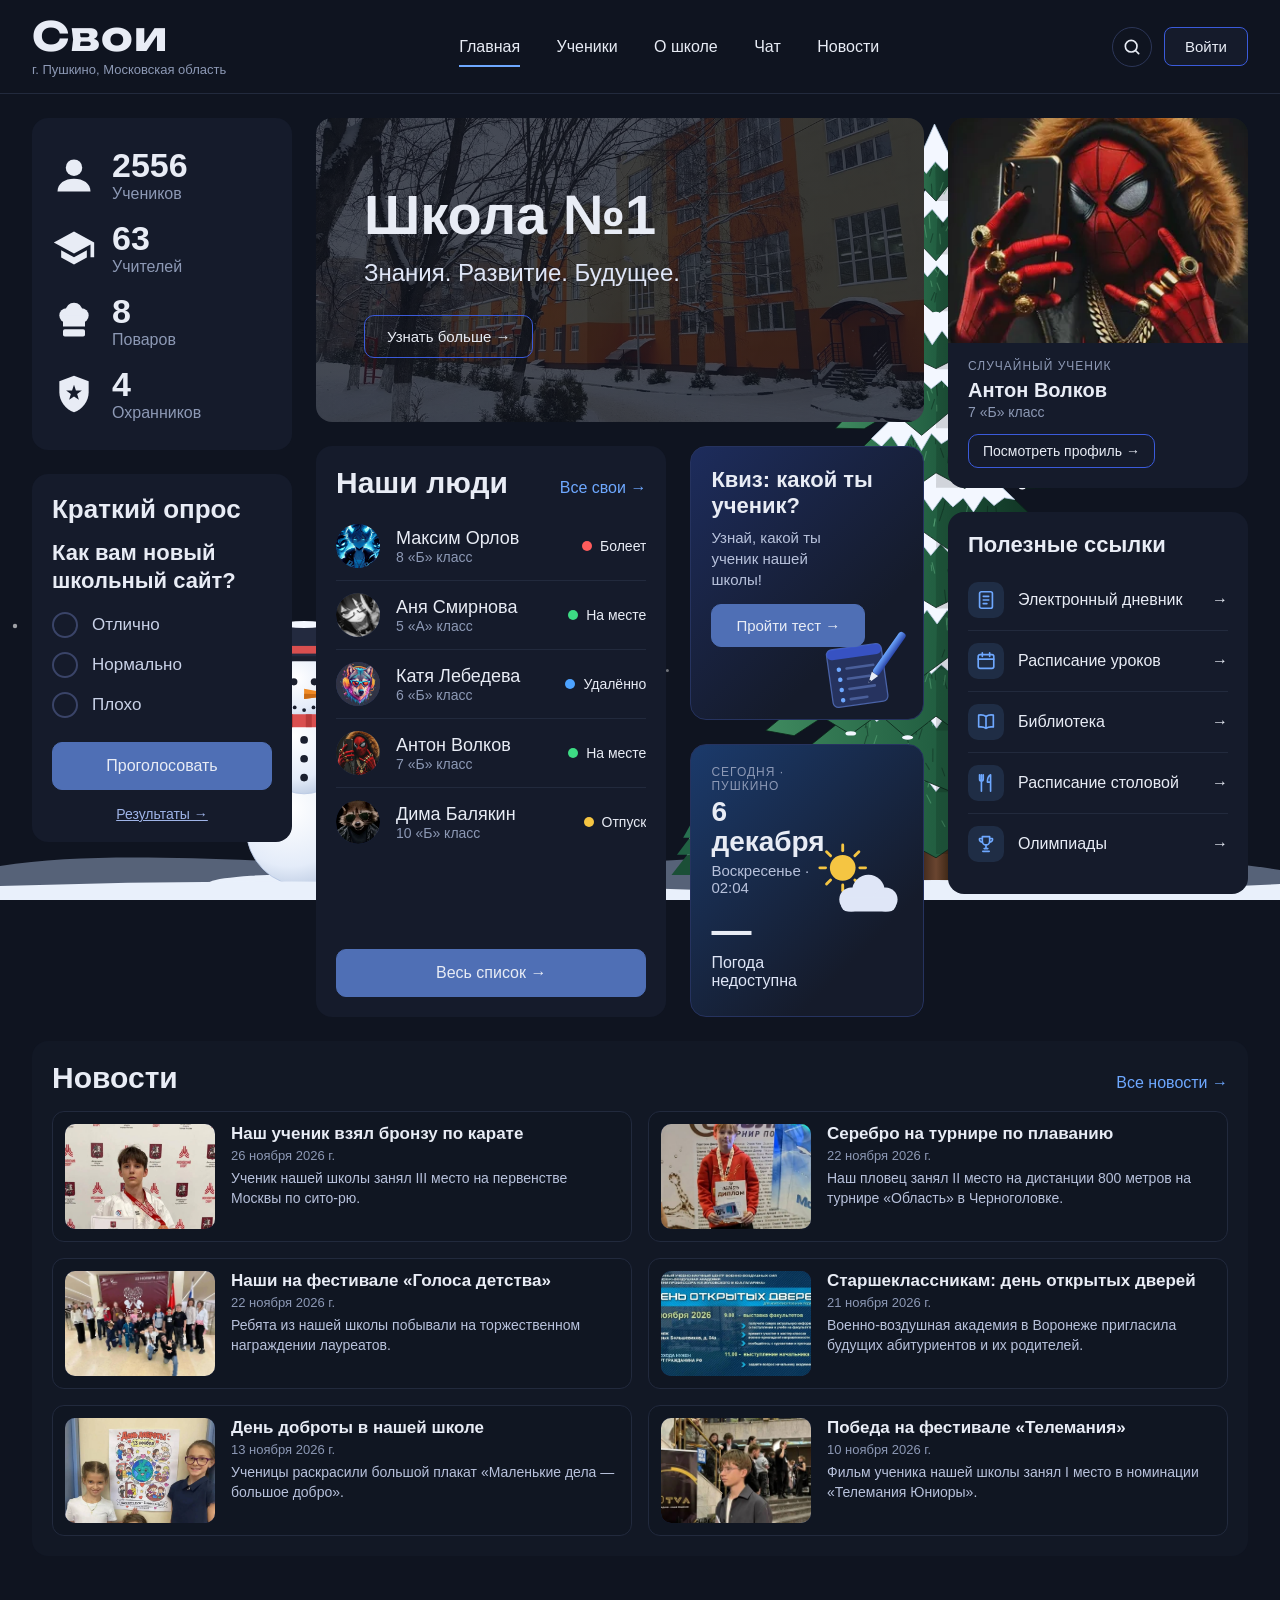
==== commit ceb2cb4e: "Add files via upload" ====
--- a/index.html
+++ b/index.html
@@ -21,8 +21,9 @@
       <div class="logo-sub">г. Пушкино, Московская область</div>
     </div>
     <nav>
-      <a href="#">Главная</a>
+      <a href="#" class="active">Главная</a>
       <a href="#">Ученики</a>
+      <a href="#">О школе</a>
       <a href="#">Чат</a>
       <a href="#">Новости</a>
     </nav>
@@ -63,13 +64,11 @@
           </svg>
           <div><b id="count-cooks">0</b><span>Поваров</span></div>
         </div>
-        <!-- охранники (полицейская фуражка) -->
+        <!-- охранники (полицейский жетон: щит со звездой) -->
         <div class="stat">
           <svg class="icon" viewBox="0 0 24 24">
-            <path d="M4 14C4 8.5 7.5 5 12 5C16.5 5 20 8.5 20 14Z"/>
-            <rect x="3" y="14" width="18" height="3" rx="1"/>
-            <path d="M6 17.5h12c0 2.2-2.7 3.5-6 3.5s-6-1.3-6-3.5z"/>
-            <circle cx="12" cy="10.5" r="2" fill="#151b2b"/>
+            <path d="M12 2l8 3v6c0 5-3.4 9.3-8 11-4.6-1.7-8-6-8-11V5z"/>
+            <polygon fill="#151b2b" points="12,7 13.06,10.04 16.28,10.11 13.71,12.06 14.65,15.14 12,13.3 9.35,15.14 10.29,12.06 7.72,10.11 10.94,10.04"/>
           </svg>
           <div><b id="count-guards">0</b><span>Охранников</span></div>
         </div>
@@ -95,21 +94,64 @@
         <a class="btn" href="#">Узнать больше →</a>
       </section>
 
-      <div class="card">
-        <div class="section-head">
-          <h2>Наши люди</h2>
-          <a href="#">Все свои →</a>
-        </div>
-        <div class="list" id="list"></div>
-        <a class="btn primary list-btn" href="#">Весь список →</a>
-      </div>
-    
-      <div class="card news">
-        <div class="section-head">
-          <h2>Новости</h2>
-          <a href="#">Все новости →</a>
-        </div>
-        <div class="news-grid" id="news-list"></div>
+      <!-- ряд: «Наши люди» (уже) + квиз -->
+      <div class="people-row">
+        <div class="card people">
+          <div class="section-head">
+            <h2>Наши люди</h2>
+            <a href="#">Все свои →</a>
+          </div>
+          <div class="list" id="list"></div>
+          <a class="btn primary list-btn" href="#">Весь список →</a>
+        </div>
+
+                <div class="side-stack">
+
+          <div class="card quiz">
+            <h3>Квиз: какой ты ученик?</h3>
+            <p>Узнай, какой ты ученик нашей школы!</p>
+            <a class="btn primary" href="#">Пройти тест →</a>
+
+            <!-- рисунок: блокнот и ручка -->
+            <svg class="quiz-art" viewBox="0 0 140 130" xmlns="http://www.w3.org/2000/svg">
+              <defs>
+                <linearGradient id="penG" x1="0" x2="1">
+                  <stop offset="0" stop-color="#6ea8ff"/>
+                  <stop offset="1" stop-color="#2a45a8"/>
+                </linearGradient>
+              </defs>
+              <g transform="rotate(-8 60 80)">
+                <rect x="14" y="30" width="86" height="90" rx="8" fill="#26335f" stroke="#4a63a8" stroke-width="2"/>
+                <rect x="14" y="30" width="86" height="16" rx="8" fill="#3b5bdb" opacity="0.8"/>
+                <circle cx="30" cy="62" r="3.5" fill="#6ea8ff"/><rect x="40" y="60" width="46" height="4" rx="2" fill="#4a5f9a"/>
+                <circle cx="30" cy="78" r="3.5" fill="#6ea8ff"/><rect x="40" y="76" width="38" height="4" rx="2" fill="#4a5f9a"/>
+                <circle cx="30" cy="94" r="3.5" fill="#6ea8ff"/><rect x="40" y="92" width="44" height="4" rx="2" fill="#4a5f9a"/>
+                <circle cx="30" cy="110" r="3.5" fill="#6ea8ff"/><rect x="40" y="108" width="30" height="4" rx="2" fill="#4a5f9a"/>
+              </g>
+              <g transform="rotate(35 100 50)">
+                <rect x="94" y="0" width="12" height="78" rx="5" fill="url(#penG)"/>
+                <polygon points="94,78 106,78 100,96" fill="#e8ecf5"/>
+                <polygon points="98,90 102,90 100,96" fill="#1b2a52"/>
+              </g>
+            </svg>
+          </div>
+
+          <!-- ДАТА И ПОГОДА -->
+          <div class="card weather">
+            <div class="weather-info">
+              <div class="w-label">Сегодня · Пушкино</div>
+              <div class="w-date" id="w-date"></div>
+              <div class="w-day"><span id="w-day"></span> · <span id="w-time"></span></div>
+              <div class="w-temp-row">
+                <div class="w-temp" id="w-temp">—</div>
+                <div class="w-desc" id="w-desc">Загрузка…</div>
+              </div>
+              <div class="w-extra" id="w-extra"></div>
+            </div>
+            <svg class="weather-art" id="w-art" viewBox="0 0 140 110" xmlns="http://www.w3.org/2000/svg"></svg>
+          </div>
+
+        </div>
       </div>
     </div>
 
@@ -125,41 +167,38 @@
         </div>
       </div>
 
-      <div class="card quiz">
-        <h3>Квиз: какой ты ученик?</h3>
-        <p>Узнай, какой ты ученик нашей школы!</p>
-        <a class="btn primary" href="#">Пройти тест →</a>
-
-        <!-- рисунок: блокнот и ручка -->
-        <svg class="quiz-art" viewBox="0 0 140 130" xmlns="http://www.w3.org/2000/svg">
-          <defs>
-            <linearGradient id="penG" x1="0" x2="1">
-              <stop offset="0" stop-color="#6ea8ff"/>
-              <stop offset="1" stop-color="#2a45a8"/>
-            </linearGradient>
-          </defs>
-          <g transform="rotate(-8 60 80)">
-            <rect x="14" y="30" width="86" height="90" rx="8" fill="#26335f" stroke="#4a63a8" stroke-width="2"/>
-            <rect x="14" y="30" width="86" height="16" rx="8" fill="#3b5bdb" opacity="0.8"/>
-            <circle cx="30" cy="62" r="3.5" fill="#6ea8ff"/><rect x="40" y="60" width="46" height="4" rx="2" fill="#4a5f9a"/>
-            <circle cx="30" cy="78" r="3.5" fill="#6ea8ff"/><rect x="40" y="76" width="38" height="4" rx="2" fill="#4a5f9a"/>
-            <circle cx="30" cy="94" r="3.5" fill="#6ea8ff"/><rect x="40" y="92" width="44" height="4" rx="2" fill="#4a5f9a"/>
-            <circle cx="30" cy="110" r="3.5" fill="#6ea8ff"/><rect x="40" y="108" width="30" height="4" rx="2" fill="#4a5f9a"/>
-          </g>
-          <g transform="rotate(35 100 50)">
-            <rect x="94" y="0" width="12" height="78" rx="5" fill="url(#penG)"/>
-            <polygon points="94,78 106,78 100,96" fill="#e8ecf5"/>
-            <polygon points="98,90 102,90 100,96" fill="#1b2a52"/>
-          </g>
-        </svg>
-      </div>
-
       <div class="card links">
         <h3>Полезные ссылки</h3>
-        <a href="#"><span>Электронный дневник</span><span>→</span></a>
-        <a href="#"><span>Расписание уроков</span><span>→</span></a>
-        <a href="#"><span>Библиотека</span><span>→</span></a>
-      </div>
+        <a href="#">
+          <span class="link-ico"><svg viewBox="0 0 24 24"><rect x="5" y="3" width="14" height="18" rx="2"/><path d="M9 8h6M9 12h6M9 16h4"/></svg></span>
+          <span class="link-text">Электронный дневник</span><span>→</span>
+        </a>
+        <a href="#">
+          <span class="link-ico"><svg viewBox="0 0 24 24"><rect x="3.5" y="5" width="17" height="15" rx="2"/><path d="M3.5 10h17M8 3v4M16 3v4"/></svg></span>
+          <span class="link-text">Расписание уроков</span><span>→</span>
+        </a>
+        <a href="#">
+          <span class="link-ico"><svg viewBox="0 0 24 24"><path d="M12 6c-2-1.5-5-2-8-1.5v13c3-.5 6 0 8 1.5 2-1.5 5-2 8-1.5v-13c-3-.5-6 0-8 1.5zM12 6v13"/></svg></span>
+          <span class="link-text">Библиотека</span><span>→</span>
+        </a>
+        <a href="#">
+          <span class="link-ico"><svg viewBox="0 0 24 24"><path d="M7 3v8M5 3v5a2 2 0 0 0 4 0V3M7 11v10"/><path d="M17 21V3c-2.5 1.5-3.5 4.5-3.5 8H17"/></svg></span>
+          <span class="link-text">Расписание столовой</span><span>→</span>
+        </a>
+        <a href="#">
+          <span class="link-ico"><svg viewBox="0 0 24 24"><path d="M8 4h8v5a4 4 0 0 1-8 0z"/><path d="M8 6H5a3 3 0 0 0 3 4M16 6h3a3 3 0 0 1-3 4M12 13v4M8.5 20h7M10 17h4"/></svg></span>
+          <span class="link-text">Олимпиады</span><span>→</span>
+        </a>
+      </div>
+    </div>
+
+    <!-- НОВОСТИ (на всю ширину, от левого края) -->
+    <div class="card news">
+      <div class="section-head">
+        <h2>Новости</h2>
+        <a href="#">Все новости →</a>
+      </div>
+      <div class="news-grid" id="news-list"></div>
     </div>
 
   </div>
@@ -168,6 +207,7 @@
   <script src="data.js"></script>
   <script src="script.js"></script>
   <script src="news.js"></script>
+  <script src="weather.js"></script>
   <script src="trees.js"></script>
 </body>
 </html>
--- a/style.css
+++ b/style.css
@@ -10,11 +10,15 @@
         line-height: 1; letter-spacing: 1px; }
 .logo-sub { margin-top: 6px; font-size: 13px; color: #8d99b5; }
 
-nav a { color: #e8ecf5; text-decoration: none; margin: 0 14px; }
+/* ===== МЕНЮ ===== */
+nav a { color: #e8ecf5; text-decoration: none; margin: 0 16px; font-size: 16px;
+        padding: 6px 0 10px; border-bottom: 2px solid transparent; }
 nav a:hover { color: #6ea8ff; }
+nav a.active { border-bottom-color: #6ea8ff; }
 .header-right { display: flex; align-items: center; gap: 12px; }
-.login { border: 1px solid #3b5bdb; background: transparent; color: #e8ecf5;
-         padding: 8px 18px; border-radius: 8px; cursor: pointer; }
+.login { border: 1px solid #3b5bdb; background: #151b2b; color: #e8ecf5;
+         padding: 10px 20px; border-radius: 8px; cursor: pointer; font-size: 15px; }
+.login:hover { background: #3b5bdb; }
 
 /* ===== ПОИСК ===== */
 .search-btn { width: 40px; height: 40px; border-radius: 50%; border: 1px solid #2c3658;
@@ -35,19 +39,17 @@
 .search-results .name { font-size: 16px; }
 .search-empty { color: #8d99b5; padding: 14px 4px; font-size: 14px; }
 
-/* ===== КОЛОНКИ (все одной высоты, пустых пробелов нет) ===== */
+/* ===== КОЛОНКИ ===== */
 .layout { display: grid; grid-template-columns: 260px 1fr 300px; gap: 24px;
-          margin: 24px 32px; align-items: stretch; }
+          margin: 24px 32px; align-items: start; }
 .layout > div { display: flex; flex-direction: column; }
-.col-center > .hero { flex: 1; }                       /* баннер сам растягивается */
-.col-left > .card { flex: 1; display: flex; flex-direction: column; justify-content: center; }
-.col-left > .stats { justify-content: space-evenly; }  /* строки счётчиков равномерно по высоте */
-.col-right > .links { flex: 1; display: flex; flex-direction: column; }
+.col-center { align-self: stretch; }            /* центр растягивается по высоте боковых колонок */
+.layout > .news { grid-column: 1 / -1; }        /* новости на всю ширину, от левого края */
 
 .card { background: #151b2b; border-radius: 16px; padding: 20px; }
 .card + .card { margin-top: 24px; }
 
-.stat { display: flex; align-items: center; gap: 16px; padding: 10px 0; }
+.stat { display: flex; align-items: center; gap: 16px; padding: 8px 0; }
 .stat b { font-size: 34px; display: block; }
 .stat span { color: #8d99b5; }
 .icon { width: 44px; height: 44px; fill: #e8ecf5; flex-shrink: 0; }
@@ -83,12 +85,17 @@
 .hero h1 { font-size: 56px; margin: 0 0 12px; }
 .hero-sub { font-size: 24px; color: #dfe6f7; margin: 0 0 28px; }
 
+/* ===== РЯД: «НАШИ ЛЮДИ» + КВИЗ ===== */
+.people-row { flex: 1; display: grid; grid-template-columns: minmax(0, 1.5fr) minmax(0, 1fr); gap: 24px; }
+.people-row > .card { margin-top: 0; }
+.people { display: flex; flex-direction: column; }
+
 /* ===== СПИСОК «НАШИ ЛЮДИ» ===== */
 .section-head { display: flex; justify-content: space-between; align-items: baseline; }
 .section-head h2 { font-size: 30px; margin: 0; }
 .section-head a { color: #6ea8ff; text-decoration: none; }
-.list { margin-top: 12px; max-height: 360px; overflow-y: auto; }
-.list-btn { margin-top: 16px; }
+.list { margin: 12px 0 16px; max-height: 360px; overflow-y: auto; }
+.list-btn { margin-top: auto; }
 .row { display: flex; align-items: center; padding: 12px 0; border-bottom: 1px solid #222a3d; }
 .row:last-child { border-bottom: none; }
 .avatar { position: relative; overflow: hidden; width: 44px; height: 44px; border-radius: 50%;
@@ -115,21 +122,42 @@
 .random-name { font-size: 20px; font-weight: bold; }
 .random-info { font-size: 14px; color: #8d99b5; margin: 2px 0 14px; }
 
-/* ===== КВИЗ ===== */
-.quiz { position: relative; overflow: hidden; min-height: 220px;
+/* ===== КВИЗ И ПОГОДА (две карточки друг под другом, одной высоты) ===== */
+.side-stack { display: grid; grid-template-rows: 1fr 1fr; gap: 24px; min-height: 0; }
+.side-stack > .card { margin-top: 0; }
+
+.quiz { position: relative; overflow: hidden;
         background: linear-gradient(135deg, #1d2c5c 0%, #151b2b 70%); border: 1px solid #26335f; }
-.quiz h3 { font-size: 22px; }
-.quiz p { color: #b8c2dc; margin: 0 0 18px; max-width: 55%; font-size: 15px; line-height: 1.4; }
-.quiz .btn { position: relative; z-index: 1; width: 58%; box-sizing: border-box;
-             text-align: center; padding: 12px 8px; }
-.quiz-art { position: absolute; right: 8px; bottom: 10px; width: 120px; height: auto;
+.quiz h3 { font-size: 22px; margin-bottom: 8px; }
+.quiz p { color: #b8c2dc; margin: 0 0 14px; font-size: 15px; line-height: 1.4; max-width: 62%; }
+.quiz .btn { position: relative; z-index: 1; }
+.quiz .btn.primary { width: auto; padding: 12px 24px; font-size: 15px; }
+.quiz-art { position: absolute; right: 12px; bottom: 8px; width: clamp(90px, 30%, 140px); height: auto;
             pointer-events: none; }
 
+.weather { position: relative; overflow: hidden; display: flex; align-items: center;
+           background: linear-gradient(135deg, #1b3a6b 0%, #151b2b 75%); border: 1px solid #26335f; }
+.weather-info { position: relative; z-index: 1; min-width: 0; max-width: 62%; }
+.w-label { font-size: 12px; color: #8d99b5; text-transform: uppercase; letter-spacing: 1px; margin-bottom: 4px; }
+.w-date { font-size: 28px; font-weight: bold; line-height: 1.1; }
+.w-day { font-size: 15px; color: #b8c2dc; margin-top: 4px; }
+.w-temp-row { display: flex; align-items: baseline; flex-wrap: wrap; gap: 4px 12px; margin-top: 14px; }
+.w-temp { font-size: 40px; font-weight: bold; line-height: 1; }
+.w-desc { font-size: 16px; color: #dfe6f7; }
+.w-extra { font-size: 13px; color: #8d99b5; margin-top: 6px; }
+.weather-art { position: absolute; right: 16px; top: 50%; transform: translateY(-50%);
+               width: clamp(100px, 34%, 170px); height: auto; pointer-events: none; }
+
 /* ===== ПОЛЕЗНЫЕ ССЫЛКИ ===== */
-.links a { flex: 1; display: flex; justify-content: space-between; align-items: center;
-           padding: 10px 0; color: #e8ecf5; text-decoration: none; border-bottom: 1px solid #222a3d; }
+.links a { display: flex; align-items: center; padding: 12px 0; color: #e8ecf5;
+           text-decoration: none; border-bottom: 1px solid #222a3d; }
 .links a:last-child { border-bottom: none; }
 .links a:hover { color: #6ea8ff; }
+.link-ico { width: 36px; height: 36px; border-radius: 10px; background: rgba(110,168,255,0.12);
+            display: flex; align-items: center; justify-content: center; margin-right: 14px; flex-shrink: 0; }
+.link-ico svg { width: 22px; height: 22px; fill: none; stroke: #6ea8ff; stroke-width: 1.8;
+                stroke-linecap: round; stroke-linejoin: round; }
+.link-text { flex: 1; }
 
 /* ===== ЁЛКИ И СНЕГ ===== */
 .scene { position: fixed; left: 0; bottom: 0; width: 100%; z-index: 0; pointer-events: none; }
@@ -151,30 +179,11 @@
   100% { transform: translate(var(--drift), var(--fall)); opacity: 0; }
 }
 
-/* ===== ТЕЛЕФОНЫ И ПЛАНШЕТЫ ===== */
-@media (max-width: 900px) {
-  header { flex-direction: column; gap: 12px; padding: 12px 16px; }
-  .brand { align-items: center; text-align: center; }
-  .logo { font-size: 32px; }
-  nav { display: flex; flex-wrap: wrap; justify-content: center; gap: 6px 0; }
-  .search-panel { left: 16px; right: 16px; width: auto; }
-  .layout { grid-template-columns: 1fr; margin: 16px; gap: 16px; }
-  .layout > div:nth-child(2) { order: -1; }  /* баннер и список людей сверху */
-  .card + .card { margin-top: 16px; }
-  .hero { padding: 36px 20px; }
-  .hero h1 { font-size: 36px; margin-bottom: 10px; }
-  .hero-sub { font-size: 18px; margin-bottom: 20px; }
-  .section-head h2 { font-size: 24px; }
-  .name { font-size: 16px; }
-  .random-photo { aspect-ratio: 16 / 9; }
-  .links a { padding: 14px 0; }
-  .tree, .flake, .scene { display: none; }  /* ёлки, снег и сценка только на компьютере */
-}
-
-/* ===== НОВОСТИ ===== */
+/* ===== НОВОСТИ (полупрозрачные, чтобы сквозь них был виден снеговик) ===== */
+.news { background: rgba(21, 27, 43, 0.6); }
 .news-grid { display: grid; grid-template-columns: 1fr 1fr; gap: 16px; margin-top: 16px; }
 .news-item { display: flex; gap: 16px; padding: 12px; color: inherit; text-decoration: none;
-             background: #0f1420; border: 1px solid #222a3d; border-radius: 12px; }
+             background: rgba(15, 20, 32, 0.5); border: 1px solid #222a3d; border-radius: 12px; }
 .news-item:hover { border-color: #3b5bdb; }
 .news-img { width: 150px; height: 105px; flex-shrink: 0; border-radius: 10px; overflow: hidden;
             background: linear-gradient(135deg, #1d2c5c, #2a3a6b); }
@@ -185,7 +194,35 @@
 .news-text { font-size: 14px; color: #b8c2dc; line-height: 1.4;
              display: -webkit-box; -webkit-line-clamp: 3; -webkit-box-orient: vertical; overflow: hidden; }
 
+/* на очень широких экранах новости в 3 колонки */
+@media (min-width: 1900px) {
+  .news-grid { grid-template-columns: repeat(3, 1fr); }
+}
+
+/* ===== ТЕЛЕФОНЫ И ПЛАНШЕТЫ (всегда в самом конце файла) ===== */
 @media (max-width: 900px) {
+  header { flex-direction: column; gap: 12px; padding: 12px 16px; }
+  .brand { align-items: center; text-align: center; }
+  .logo { font-size: 32px; }
+  nav { display: flex; flex-wrap: wrap; justify-content: center; gap: 6px 0; }
+  nav a { margin: 0 12px; }
+  .search-panel { left: 16px; right: 16px; width: auto; }
+  .layout { grid-template-columns: 1fr; margin: 16px; gap: 16px; }
+  .col-center { order: -2; }                 /* баннер и список людей сверху */
+  .layout > .news { order: -1; }             /* потом новости */
+  .card + .card { margin-top: 16px; }
+  .hero { padding: 36px 20px; }
+  .hero h1 { font-size: 36px; margin-bottom: 10px; }
+  .hero-sub { font-size: 18px; margin-bottom: 20px; }
+  .section-head h2 { font-size: 24px; }
+  .name { font-size: 16px; }
+  .people-row { grid-template-columns: 1fr; gap: 16px; }
+  .side-stack { grid-template-rows: auto; gap: 16px; }
+  .quiz { min-height: 220px; }
+  .weather { min-height: 220px; }
+  .random-photo { aspect-ratio: 16 / 9; }
+  .links a { padding: 14px 0; }
   .news-grid { grid-template-columns: 1fr; }
   .news-img { width: 110px; height: 85px; }
+  .tree, .flake, .scene { display: none; }  /* ёлки, снег и сценка только на компьютере */
 }
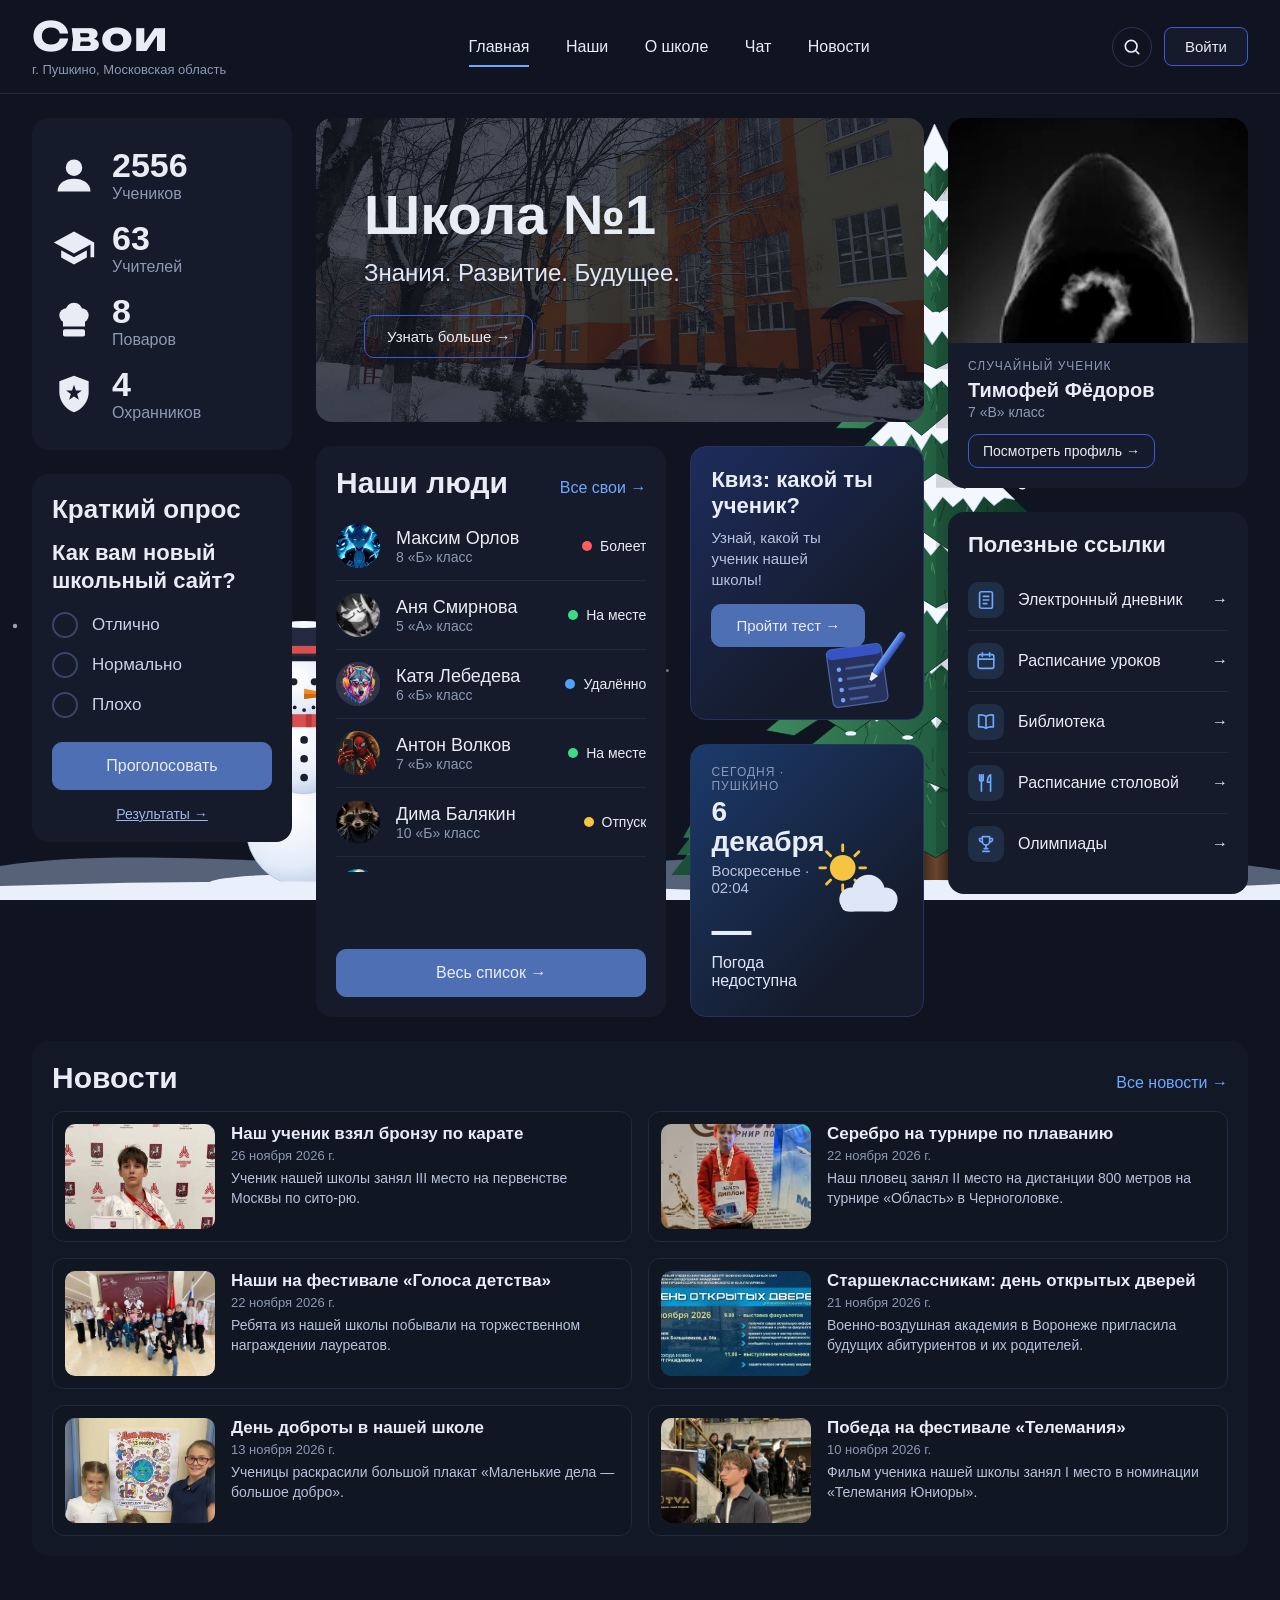
==== commit 4f3bc809: "Add files via upload" ====
--- a/index.html
+++ b/index.html
@@ -21,8 +21,8 @@
       <div class="logo-sub">г. Пушкино, Московская область</div>
     </div>
     <nav>
-      <a href="#" class="active">Главная</a>
-      <a href="#">Ученики</a>
+      <a href="index.html" class="active">Главная</a>
+      <a href="people.html">Наши</a>
       <a href="#">О школе</a>
       <a href="#">Чат</a>
       <a href="#">Новости</a>
@@ -99,10 +99,10 @@
         <div class="card people">
           <div class="section-head">
             <h2>Наши люди</h2>
-            <a href="#">Все свои →</a>
+            <a href="people.html">Все свои →</a>
           </div>
           <div class="list" id="list"></div>
-          <a class="btn primary list-btn" href="#">Весь список →</a>
+          <a class="btn primary list-btn" href="people.html">Весь список →</a>
         </div>
 
                 <div class="side-stack">
--- a/style.css
+++ b/style.css
@@ -111,6 +111,7 @@
 .blue { background: #4da3ff; }
 .red { background: #ff5c5c; }
 .yellow { background: #f5c542; }
+.gray { background: #8d99b5; }
 .status-text { font-size: 14px; color: #e8ecf5; }
 
 /* ===== СЛУЧАЙНЫЙ УЧЕНИК ===== */
@@ -198,6 +199,50 @@
 @media (min-width: 1900px) {
   .news-grid { grid-template-columns: repeat(3, 1fr); }
 }
+
+/* ===== СТРАНИЦА «ВСЕ СВОИ» ===== */
+.page-head h1 { font-size: 44px; margin: 0 0 6px; }
+.page-head p { margin: 0 0 20px; color: #b8c2dc; font-size: 18px; }
+
+.big-search { display: flex; align-items: center; gap: 12px; background: #151b2b;
+              border: 1px solid #2c3658; border-radius: 14px; padding: 0 18px; }
+.big-search:focus-within { border-color: #3b5bdb; }
+.big-search svg { width: 22px; height: 22px; fill: none; stroke: #8d99b5; stroke-width: 2;
+                  stroke-linecap: round; flex-shrink: 0; }
+.big-search input { flex: 1; min-width: 0; background: transparent; border: none; outline: none;
+                    color: #e8ecf5; font-size: 16px; padding: 16px 0; }
+
+.filters { display: flex; flex-wrap: wrap; align-items: center; gap: 10px; margin: 16px 0 20px; }
+.filters select { background: #151b2b; color: #e8ecf5; border: 1px solid #2c3658; border-radius: 999px;
+                  padding: 10px 16px; font-size: 14px; cursor: pointer; outline: none; }
+.filters select:hover, .filters select:focus { border-color: #3b5bdb; }
+.found { margin-left: auto; color: #8d99b5; font-size: 14px; }
+
+.pgrid { display: grid; grid-template-columns: repeat(auto-fill, minmax(190px, 1fr)); gap: 16px; }
+.pgrid .search-empty { grid-column: 1 / -1; }
+.pcard { background: #151b2b; border: 1px solid #222a3d; border-radius: 14px; overflow: hidden; }
+.pcard:hover { border-color: #3b5bdb; }
+.pphoto { position: relative; aspect-ratio: 1 / 1; background: #2a3a6b; display: flex;
+          align-items: center; justify-content: center; font-size: 36px; font-weight: bold; }
+.pphoto img { position: absolute; inset: 0; width: 100%; height: 100%; object-fit: cover;
+              object-position: center 20%; }
+.pbody { padding: 12px 14px 14px; }
+.pname { font-size: 16px; font-weight: bold; }
+.pclass { font-size: 14px; color: #8d99b5; margin: 2px 0 8px; }
+.pstatus { display: flex; align-items: center; gap: 8px; font-size: 13px; }
+
+.mini-news { display: block; color: inherit; text-decoration: none; margin-top: 12px; }
+.mini-news-img { aspect-ratio: 16 / 9; border-radius: 10px; overflow: hidden;
+                 background: linear-gradient(135deg, #1d2c5c, #2a3a6b); }
+.mini-news-img img { width: 100%; height: 100%; object-fit: cover; display: block; }
+.mini-news-title { font-weight: bold; margin: 10px 0 4px; }
+.mini-news-date { font-size: 13px; color: #8d99b5; }
+.mini-news:hover .mini-news-title { color: #6ea8ff; }
+
+.col-right .quiz { min-height: 200px; }
+.quote { text-align: center; padding: 28px 20px; background: transparent; border: 1px solid #222a3d; }
+.quote-text { font-size: 18px; }
+.quote-by { font-size: 13px; color: #8d99b5; margin-top: 8px; }
 
 /* ===== ТЕЛЕФОНЫ И ПЛАНШЕТЫ (всегда в самом конце файла) ===== */
 @media (max-width: 900px) {
